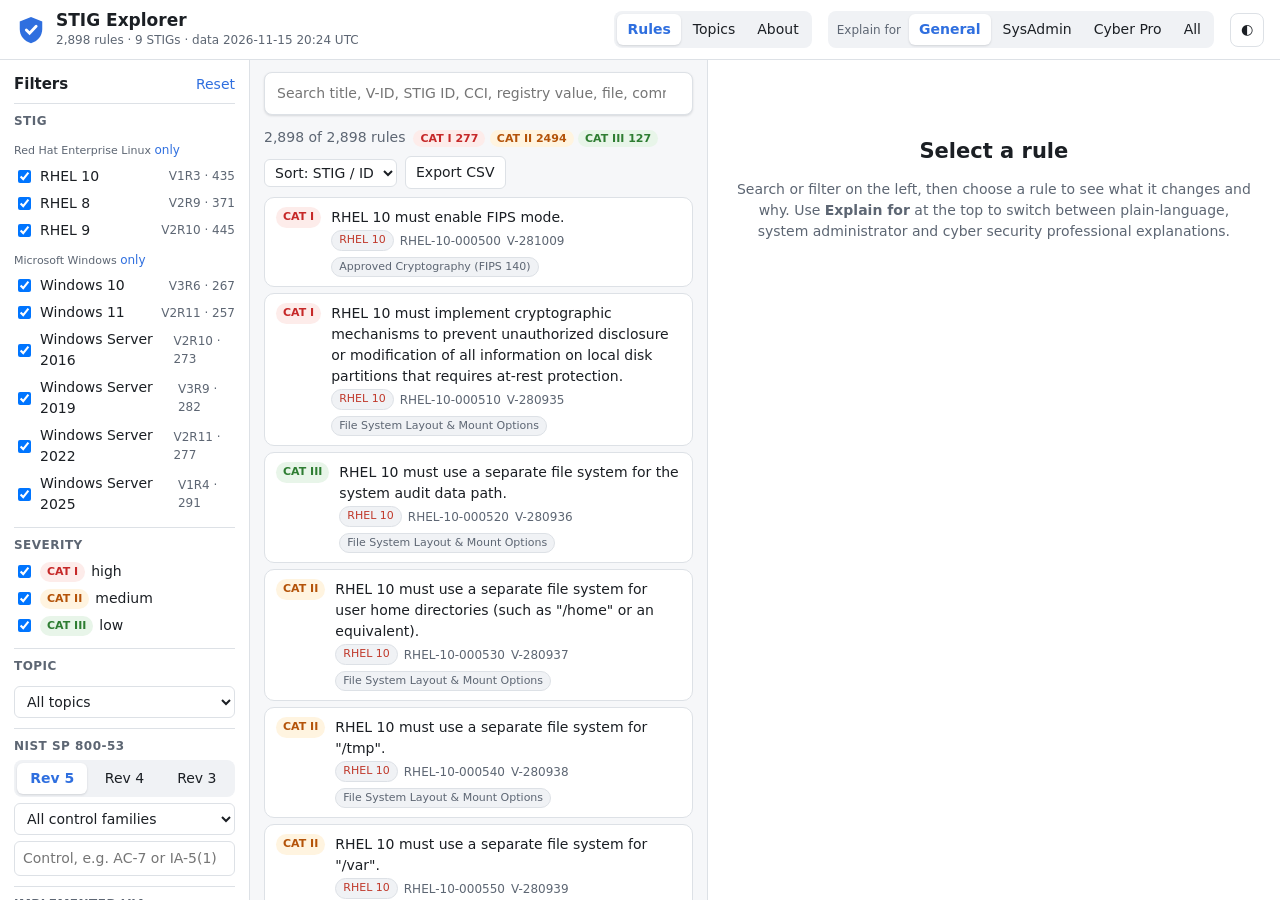
==== STIG_Explorer/web/index.html @ c55fd77b "Add STIG Explorer: searchable DISA STIG configurations with 3-level explanations Covers 2,898 rules " ====
<!doctype html>
<html lang="en">
<head>
  <meta charset="utf-8">
  <meta name="viewport" content="width=device-width, initial-scale=1">
  <title>STIG Explorer</title>
  <meta name="description" content="Searchable DISA STIG configurations for RHEL and Windows with three levels of explanation.">
  <link rel="stylesheet" href="style.css">
  <link rel="icon" href="data:image/svg+xml,%3Csvg xmlns='http://www.w3.org/2000/svg' viewBox='0 0 32 32'%3E%3Cpath d='M16 2 4 7v8c0 7.5 5.1 13.4 12 15 6.9-1.6 12-7.5 12-15V7z' fill='%232f6fdf'/%3E%3Cpath d='m11 16 3.5 3.5L21.5 12' stroke='white' stroke-width='3' fill='none' stroke-linecap='round'/%3E%3C/svg%3E">
</head>
<body>
  <header class="topbar">
    <div class="brand">
      <svg viewBox="0 0 32 32" aria-hidden="true"><path d="M16 2 4 7v8c0 7.5 5.1 13.4 12 15 6.9-1.6 12-7.5 12-15V7z"/><path class="tick" d="m11 16 3.5 3.5L21.5 12"/></svg>
      <div>
        <h1>STIG Explorer</h1>
        <p id="dataInfo" class="muted small">Loading data…</p>
      </div>
    </div>
    <nav class="views" role="tablist" aria-label="Views">
      <button role="tab" data-view="rules" aria-selected="true">Rules</button>
      <button role="tab" data-view="topics" aria-selected="false">Topics</button>
      <button role="tab" data-view="about" aria-selected="false">About</button>
    </nav>
    <div class="level-pick" role="radiogroup" aria-label="Explanation level">
      <span class="muted small">Explain for</span>
      <button role="radio" data-level="generic" title="Plain language for a general audience">General</button>
      <button role="radio" data-level="admin" title="System administrator detail">SysAdmin</button>
      <button role="radio" data-level="pro" title="Cyber security professional detail">Cyber Pro</button>
      <button role="radio" data-level="all" title="Show all three levels">All</button>
    </div>
    <button id="themeBtn" class="icon-btn" title="Toggle light/dark theme" aria-label="Toggle theme">◐</button>
  </header>

  <main id="view-rules" class="layout">
    <aside class="filters" id="filters" aria-label="Filters">
      <div class="filters-head">
        <h2>Filters</h2>
        <button id="resetBtn" class="link-btn">Reset</button>
      </div>
      <section>
        <h3>STIG</h3>
        <div id="stigFilters" class="checks"></div>
      </section>
      <section>
        <h3>Severity</h3>
        <div id="sevFilters" class="checks"></div>
      </section>
      <section>
        <h3>Topic</h3>
        <select id="topicFilter"><option value="">All topics</option></select>
      </section>
      <section>
        <h3>NIST SP 800-53</h3>
        <div class="seg" id="revSeg" role="radiogroup" aria-label="NIST revision">
          <button role="radio" data-rev="rev5" aria-checked="true">Rev 5</button>
          <button role="radio" data-rev="rev4" aria-checked="false">Rev 4</button>
          <button role="radio" data-rev="rev3" aria-checked="false">Rev 3</button>
        </div>
        <select id="familyFilter"><option value="">All control families</option></select>
        <input id="controlFilter" type="text" placeholder="Control, e.g. AC-7 or IA-5(1)" autocomplete="off">
      </section>
      <section>
        <h3>Implemented via</h3>
        <select id="implFilter"><option value="">Any</option></select>
      </section>
      <section>
        <label class="check"><input type="checkbox" id="docFilter"> Documentable only</label>
      </section>
    </aside>

    <section class="results" aria-label="Results">
      <div class="searchbar">
        <input id="q" type="search" placeholder='Search title, V-ID, STIG ID, CCI, registry value, file, command…  (use "quotes" and -exclude)' autocomplete="off" aria-label="Search">
        <button id="filterToggle" class="btn ghost only-mobile" aria-controls="filters">Filters</button>
      </div>
      <div class="result-bar">
        <span id="resultCount" class="muted"></span>
        <span id="sevSummary"></span>
        <span class="spacer"></span>
        <select id="sortSel" aria-label="Sort">
          <option value="stig">Sort: STIG / ID</option>
          <option value="sev">Sort: Severity</option>
          <option value="topic">Sort: Topic</option>
        </select>
        <button id="csvBtn" class="btn ghost" title="Export the filtered rules to CSV">Export CSV</button>
      </div>
      <ol id="list" class="rule-list"></ol>
      <button id="moreBtn" class="btn ghost more" hidden>Show more</button>
    </section>

    <article class="detail" id="detail" aria-live="polite">
      <div class="empty">
        <h2>Select a rule</h2>
        <p class="muted">Search or filter on the left, then choose a rule to see what it changes and why. Use <b>Explain for</b> at the top to switch between plain-language, system administrator and cyber security professional explanations.</p>
      </div>
    </article>
  </main>

  <main id="view-topics" class="page" hidden>
    <div class="page-inner">
      <h2>Security topics</h2>
      <p class="muted">Every rule is mapped to a security topic. Each topic is explained at the level selected above. Select a topic to list its rules.</p>
      <div id="topicGrid" class="topic-grid"></div>
    </div>
  </main>

  <main id="view-about" class="page" hidden>
    <div class="page-inner prose" id="about"></div>
  </main>

  <script src="data/stig_data.js"></script>
  <script src="app.js"></script>
</body>
</html>
---- STIG_Explorer/web/style.css ----
:root {
  --bg: #f6f7f9;
  --panel: #ffffff;
  --panel-2: #f0f2f5;
  --text: #1b1f24;
  --muted: #5d6673;
  --border: #dde1e6;
  --accent: #2f6fdf;
  --accent-soft: #e7effd;
  --code-bg: #f3f4f6;
  --cat1: #c62828;
  --cat1-bg: #fdecea;
  --cat2: #b45309;
  --cat2-bg: #fff4e0;
  --cat3: #2e7d32;
  --cat3-bg: #e8f5e9;
  --linux: #c0392b;
  --windows: #1f6fb2;
  --shadow: 0 1px 2px rgba(16, 24, 40, .06), 0 1px 3px rgba(16, 24, 40, .08);
  --radius: 10px;
  --mono: ui-monospace, SFMono-Regular, Menlo, Consolas, "Liberation Mono", monospace;
  color-scheme: light;
}

@media (prefers-color-scheme: dark) {
  :root:not([data-theme="light"]) {
    --bg: #0f1216; --panel: #171b21; --panel-2: #1e232b; --text: #e6e9ee; --muted: #9aa4b2;
    --border: #2b323c; --accent: #6ea0ff; --accent-soft: #1b2a45; --code-bg: #11151a;
    --cat1: #ff8a80; --cat1-bg: #3a1a1a; --cat2: #ffb74d; --cat2-bg: #3a2a12; --cat3: #81c784; --cat3-bg: #16301a;
    --linux: #ff7b6b; --windows: #6cb6ff; color-scheme: dark;
  }
}
:root[data-theme="dark"] {
  --bg: #0f1216; --panel: #171b21; --panel-2: #1e232b; --text: #e6e9ee; --muted: #9aa4b2;
  --border: #2b323c; --accent: #6ea0ff; --accent-soft: #1b2a45; --code-bg: #11151a;
  --cat1: #ff8a80; --cat1-bg: #3a1a1a; --cat2: #ffb74d; --cat2-bg: #3a2a12; --cat3: #81c784; --cat3-bg: #16301a;
  --linux: #ff7b6b; --windows: #6cb6ff; color-scheme: dark;
}

* { box-sizing: border-box; scrollbar-color: var(--border) transparent; }
[hidden] { display: none !important; }
html, body { height: 100%; }
body {
  margin: 0; background: var(--bg); color: var(--text);
  font: 14px/1.5 system-ui, -apple-system, "Segoe UI", Roboto, Ubuntu, sans-serif;
  display: flex; flex-direction: column;
}
h1, h2, h3, h4 { margin: 0; line-height: 1.25; }
button, input, select { font: inherit; color: inherit; }
a { color: var(--accent); }
.muted { color: var(--muted); }
.small { font-size: 12px; }
code, pre { font-family: var(--mono); }

/* ---------- top bar ---------- */
.topbar {
  display: flex; align-items: center; gap: 16px; flex-wrap: wrap;
  padding: 10px 16px; background: var(--panel); border-bottom: 1px solid var(--border);
  position: sticky; top: 0; z-index: 5;
}
.brand { display: flex; align-items: center; gap: 10px; margin-right: auto; min-width: 0; }
.brand svg { width: 30px; height: 30px; flex: none; }
.brand svg path { fill: var(--accent); }
.brand svg path.tick { fill: none; stroke: #fff; stroke-width: 3; stroke-linecap: round; }
.brand h1 { font-size: 17px; }
.brand p { margin: 0; }
.views, .level-pick, .seg { display: flex; gap: 2px; background: var(--panel-2); border-radius: 8px; padding: 3px; align-items: center; }
.level-pick span { padding: 0 6px; }
.views button, .level-pick button, .seg button {
  border: 0; background: transparent; padding: 5px 10px; border-radius: 6px; cursor: pointer; white-space: nowrap;
}
.views button[aria-selected="true"], .level-pick button[aria-checked="true"], .seg button[aria-checked="true"] {
  background: var(--panel); box-shadow: var(--shadow); color: var(--accent); font-weight: 600;
}
.icon-btn { border: 1px solid var(--border); background: var(--panel); border-radius: 8px; width: 34px; height: 34px; cursor: pointer; }

/* ---------- layout ---------- */
.layout {
  flex: 1; min-height: 0;
  display: grid; grid-template-columns: 250px minmax(320px, 1fr) minmax(380px, 1.25fr);
}
.filters, .results, .detail { min-height: 0; overflow: auto; }
.filters { border-right: 1px solid var(--border); padding: 14px; background: var(--panel); }
.filters-head { display: flex; justify-content: space-between; align-items: center; margin-bottom: 8px; }
.filters h2 { font-size: 15px; }
.filters section { padding: 10px 0; border-top: 1px solid var(--border); }
.filters h3 { font-size: 12px; text-transform: uppercase; letter-spacing: .04em; color: var(--muted); margin-bottom: 6px; }
.filters select, .filters input[type="text"] {
  width: 100%; padding: 6px 8px; border: 1px solid var(--border); border-radius: 6px; background: var(--panel); margin-top: 6px;
}
.seg { width: 100%; }
.seg button { flex: 1; }
.checks { display: flex; flex-direction: column; gap: 2px; }
.check { display: flex; align-items: center; gap: 6px; cursor: pointer; padding: 2px 0; }
.check .count { margin-left: auto; color: var(--muted); font-size: 12px; }
.group-label { font-size: 11px; color: var(--muted); margin: 6px 0 2px; }
.link-btn { border: 0; background: none; color: var(--accent); cursor: pointer; padding: 0; }

.results { padding: 12px 14px; border-right: 1px solid var(--border); }
.searchbar { display: flex; gap: 8px; position: sticky; top: -12px; background: var(--bg); padding: 12px 0 8px; margin-top: -12px; z-index: 2; }
.searchbar input {
  flex: 1; min-width: 0; padding: 10px 12px; border-radius: 8px; border: 1px solid var(--border); background: var(--panel);
  box-shadow: var(--shadow);
}
.searchbar input:focus, .filters input:focus, .filters select:focus { outline: 2px solid var(--accent); outline-offset: -1px; }
.result-bar { display: flex; align-items: center; gap: 8px; flex-wrap: wrap; margin: 4px 0 8px; }
.result-bar .spacer { flex: 1; }
.result-bar select { padding: 4px 6px; border: 1px solid var(--border); border-radius: 6px; background: var(--panel); }
.btn { border: 1px solid var(--accent); background: var(--accent); color: #fff; border-radius: 6px; padding: 5px 10px; cursor: pointer; }
.btn.ghost { background: var(--panel); color: var(--text); border-color: var(--border); }
.btn.more { width: 100%; margin: 8px 0 20px; }
.only-mobile { display: none; }

.rule-list { list-style: none; margin: 0; padding: 0; display: flex; flex-direction: column; gap: 6px; }
.rule-item {
  background: var(--panel); border: 1px solid var(--border); border-radius: var(--radius); padding: 9px 11px; cursor: pointer;
  display: grid; grid-template-columns: auto 1fr; gap: 2px 10px;
}
.rule-item:hover { border-color: var(--accent); }
.rule-item[aria-current="true"] { border-color: var(--accent); background: var(--accent-soft); }
.rule-item .meta { grid-column: 2; display: flex; gap: 6px; flex-wrap: wrap; align-items: center; font-size: 12px; color: var(--muted); }
.rule-item .title { grid-column: 2; font-weight: 500; }
.rule-item .sev { grid-row: 1 / span 2; align-self: start; }
mark { background: #ffe58a; color: inherit; border-radius: 2px; padding: 0 1px; }
:root[data-theme="dark"] mark { background: #6b5a12; }
@media (prefers-color-scheme: dark) { :root:not([data-theme="light"]) mark { background: #6b5a12; } }

.sev { font-size: 11px; font-weight: 700; padding: 2px 7px; border-radius: 999px; white-space: nowrap; }
.sev.high { color: var(--cat1); background: var(--cat1-bg); }
.sev.medium { color: var(--cat2); background: var(--cat2-bg); }
.sev.low { color: var(--cat3); background: var(--cat3-bg); }
.chip { display: inline-block; font-size: 11px; padding: 1px 7px; border-radius: 999px; border: 1px solid var(--border); background: var(--panel-2); white-space: nowrap; }
.chip.linux { color: var(--linux); }
.chip.windows { color: var(--windows); }
.chip.topic { cursor: pointer; }

/* ---------- detail ---------- */
.detail { padding: 18px 22px 40px; background: var(--panel); }
.detail .empty { max-width: 520px; margin: 60px auto; text-align: center; }
.detail .empty h2 { margin-bottom: 8px; }
.d-head h2 { font-size: 18px; margin: 6px 0 8px; }
.d-ids { display: flex; gap: 6px; flex-wrap: wrap; align-items: center; font-size: 12px; }
.d-ids code { background: var(--panel-2); padding: 1px 6px; border-radius: 4px; }
.d-actions { display: flex; gap: 6px; margin: 10px 0 4px; flex-wrap: wrap; }
.level-block { border: 1px solid var(--border); border-radius: var(--radius); margin: 14px 0; overflow: hidden; }
.level-block > header { display: flex; align-items: center; gap: 8px; padding: 9px 14px; background: var(--panel-2); border-bottom: 1px solid var(--border); }
.level-block > header h3 { font-size: 14px; }
.level-block > header .badge { font-size: 11px; font-weight: 700; color: #fff; border-radius: 4px; padding: 1px 6px; }
.badge.generic { background: #2e7d32; }
.badge.admin { background: #b45309; }
.badge.pro { background: #6a1b9a; }
.level-body { padding: 4px 14px 12px; }
.level-body h4 { font-size: 12px; text-transform: uppercase; letter-spacing: .04em; color: var(--muted); margin: 14px 0 4px; }
.level-body p { margin: 4px 0 8px; }
.plain-lead { font-size: 15px; font-weight: 500; }
.callout { background: var(--accent-soft); border-radius: 8px; padding: 8px 12px; }
dl.gloss { margin: 0; }
dl.gloss dt { font-weight: 600; }
dl.gloss dd { margin: 0 0 6px 0; color: var(--muted); }
table.kv, table.settings { width: 100%; border-collapse: collapse; font-size: 13px; }
table.kv th, table.kv td, table.settings th, table.settings td { text-align: left; padding: 5px 8px; border-bottom: 1px solid var(--border); vertical-align: top; }
table.kv th { width: 150px; color: var(--muted); font-weight: 500; }
table.settings th { font-size: 12px; color: var(--muted); font-weight: 600; background: var(--panel-2); }
table.settings td { word-break: break-word; }
table.settings td:first-child { white-space: nowrap; word-break: normal; }
table.settings td code { font-size: 12px; }
.tablewrap { overflow-x: auto; }
pre.code {
  background: var(--code-bg); border: 1px solid var(--border); border-radius: 8px; padding: 10px 12px; margin: 4px 0 8px;
  white-space: pre-wrap; word-break: break-word; font-size: 12.5px; max-height: 420px; overflow: auto;
}
.code-head { display: flex; justify-content: space-between; align-items: center; }
.copy { font-size: 12px; border: 1px solid var(--border); background: var(--panel); border-radius: 5px; padding: 1px 8px; cursor: pointer; }
ul.attack { margin: 4px 0; padding-left: 18px; }
.cci { border-left: 3px solid var(--accent); padding: 4px 10px; margin: 6px 0; background: var(--panel-2); border-radius: 0 6px 6px 0; }
.cci .revs { font-size: 12px; color: var(--muted); }
.cci .revs b { color: var(--text); font-weight: 600; }
.eq-list { list-style: none; padding: 0; margin: 4px 0; }
.eq-list li { padding: 3px 0; }
.eq-list a { cursor: pointer; }
.disclaimer { font-size: 12px; color: var(--muted); border-top: 1px solid var(--border); margin-top: 18px; padding-top: 10px; }

/* ---------- pages ---------- */
.page { flex: 1; overflow: auto; }
.page-inner { max-width: 1100px; margin: 0 auto; padding: 20px 16px 60px; }
.page-inner > h2 { margin-bottom: 6px; }
.topic-grid { display: grid; grid-template-columns: repeat(auto-fill, minmax(320px, 1fr)); gap: 12px; margin-top: 14px; }
.topic-card { background: var(--panel); border: 1px solid var(--border); border-radius: var(--radius); padding: 14px; display: flex; flex-direction: column; gap: 6px; }
.topic-card h3 { font-size: 15px; }
.topic-card p { margin: 0; }
.topic-card .foot { margin-top: auto; display: flex; justify-content: space-between; align-items: center; padding-top: 8px; }
.prose { line-height: 1.6; }
.prose h2 { margin: 18px 0 6px; }
.prose table { border-collapse: collapse; width: 100%; font-size: 13px; }
.prose th, .prose td { border-bottom: 1px solid var(--border); padding: 5px 8px; text-align: left; }
.prose code { background: var(--panel-2); padding: 1px 5px; border-radius: 4px; }

/* ---------- responsive ---------- */
@media (max-width: 1200px) {
  .layout { grid-template-columns: 230px 1fr; }
  .detail { position: fixed; inset: 0; z-index: 20; overflow: auto; display: none; }
  .detail.open { display: block; }
}
@media (max-width: 760px) {
  .layout { grid-template-columns: 1fr; }
  .filters { position: fixed; inset: 0; z-index: 15; display: none; }
  .filters.open { display: block; }
  .only-mobile { display: inline-block; }
  .topbar { gap: 8px; }
  .level-pick span { display: none; }
  .results { padding: 12px 16px; }
  .detail { padding: 16px; }
  table.settings thead { display: none; }
  table.settings, table.settings tbody, table.settings tr, table.settings td { display: block; width: 100%; }
  table.settings tr { border: 1px solid var(--border); border-radius: 8px; margin-bottom: 8px; padding: 4px 0; }
  table.settings td { border: 0; padding: 3px 10px; white-space: normal; }
  table.settings td::before { content: attr(data-label); display: block; font-size: 11px; color: var(--muted); text-transform: uppercase; letter-spacing: .04em; }
}
.close-detail { display: none; }
@media (max-width: 1200px) { .close-detail { display: inline-block; } }

@media print {
  .topbar, .filters, .results, .d-actions, .copy { display: none !important; }
  .layout { display: block; }
  .detail { display: block !important; position: static; overflow: visible; }
  pre.code { max-height: none; }
}
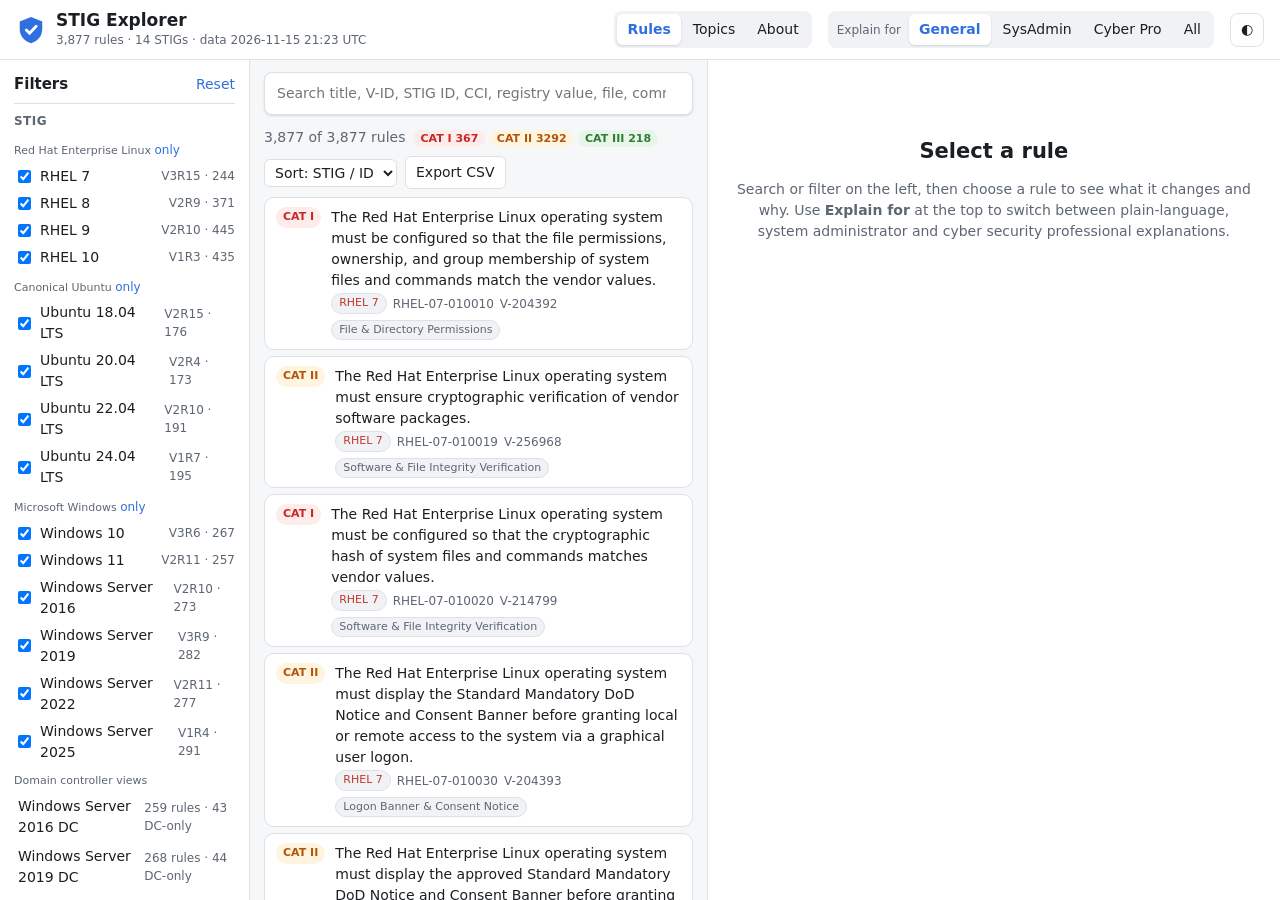
==== commit 7a85cde2: "Add Ubuntu STIGs, domain controller views and command-line validation - Add Canonical Ubuntu 18.04 (" ====
--- a/STIG_Explorer/web/index.html
+++ b/STIG_Explorer/web/index.html
@@ -4,7 +4,7 @@
   <meta charset="utf-8">
   <meta name="viewport" content="width=device-width, initial-scale=1">
   <title>STIG Explorer</title>
-  <meta name="description" content="Searchable DISA STIG configurations for RHEL and Windows with three levels of explanation.">
+  <meta name="description" content="Searchable DISA STIG configurations for RHEL, Ubuntu and Windows with three levels of explanation.">
   <link rel="stylesheet" href="style.css">
   <link rel="icon" href="data:image/svg+xml,%3Csvg xmlns='http://www.w3.org/2000/svg' viewBox='0 0 32 32'%3E%3Cpath d='M16 2 4 7v8c0 7.5 5.1 13.4 12 15 6.9-1.6 12-7.5 12-15V7z' fill='%232f6fdf'/%3E%3Cpath d='m11 16 3.5 3.5L21.5 12' stroke='white' stroke-width='3' fill='none' stroke-linecap='round'/%3E%3C/svg%3E">
 </head>
@@ -65,6 +65,16 @@
         <select id="implFilter"><option value="">Any</option></select>
       </section>
       <section>
+        <h3>Windows Server role</h3>
+        <select id="roleFilter" aria-label="Windows Server role">
+          <option value="">All rules</option>
+          <option value="dc">Domain controller (all that apply)</option>
+          <option value="dc-only">Domain controller-specific only</option>
+          <option value="ms">Member / standalone server (all that apply)</option>
+          <option value="ms-only">Member server-specific only</option>
+        </select>
+      </section>
+      <section>
         <label class="check"><input type="checkbox" id="docFilter"> Documentable only</label>
       </section>
     </aside>
--- a/STIG_Explorer/web/style.css
+++ b/STIG_Explorer/web/style.css
@@ -16,6 +16,7 @@
   --cat3-bg: #e8f5e9;
   --linux: #c0392b;
   --windows: #1f6fb2;
+  --ubuntu: #c24e00;
   --shadow: 0 1px 2px rgba(16, 24, 40, .06), 0 1px 3px rgba(16, 24, 40, .08);
   --radius: 10px;
   --mono: ui-monospace, SFMono-Regular, Menlo, Consolas, "Liberation Mono", monospace;
@@ -27,14 +28,14 @@
     --bg: #0f1216; --panel: #171b21; --panel-2: #1e232b; --text: #e6e9ee; --muted: #9aa4b2;
     --border: #2b323c; --accent: #6ea0ff; --accent-soft: #1b2a45; --code-bg: #11151a;
     --cat1: #ff8a80; --cat1-bg: #3a1a1a; --cat2: #ffb74d; --cat2-bg: #3a2a12; --cat3: #81c784; --cat3-bg: #16301a;
-    --linux: #ff7b6b; --windows: #6cb6ff; color-scheme: dark;
+    --linux: #ff7b6b; --windows: #6cb6ff; --ubuntu: #ff9a5c; color-scheme: dark;
   }
 }
 :root[data-theme="dark"] {
   --bg: #0f1216; --panel: #171b21; --panel-2: #1e232b; --text: #e6e9ee; --muted: #9aa4b2;
   --border: #2b323c; --accent: #6ea0ff; --accent-soft: #1b2a45; --code-bg: #11151a;
   --cat1: #ff8a80; --cat1-bg: #3a1a1a; --cat2: #ffb74d; --cat2-bg: #3a2a12; --cat3: #81c784; --cat3-bg: #16301a;
-  --linux: #ff7b6b; --windows: #6cb6ff; color-scheme: dark;
+  --linux: #ff7b6b; --windows: #6cb6ff; --ubuntu: #ff9a5c; color-scheme: dark;
 }
 
 * { box-sizing: border-box; scrollbar-color: var(--border) transparent; }
@@ -130,9 +131,30 @@
 .sev.medium { color: var(--cat2); background: var(--cat2-bg); }
 .sev.low { color: var(--cat3); background: var(--cat3-bg); }
 .chip { display: inline-block; font-size: 11px; padding: 1px 7px; border-radius: 999px; border: 1px solid var(--border); background: var(--panel-2); white-space: nowrap; }
-.chip.linux { color: var(--linux); }
+.chip.rhel { color: var(--linux); }
+.chip.ubuntu { color: var(--ubuntu); }
 .chip.windows { color: var(--windows); }
 .chip.topic { cursor: pointer; }
+.chip.role-dc { color: #6a1b9a; border-color: #b39ddb; background: #f3e5f5; font-weight: 600; }
+.chip.role-ms { color: #00695c; border-color: #80cbc4; background: #e0f2f1; }
+:root[data-theme="dark"] .chip.role-dc { color: #ce93d8; background: #2a1b33; border-color: #5e3a70; }
+:root[data-theme="dark"] .chip.role-ms { color: #80cbc4; background: #12302c; border-color: #2c5c56; }
+@media (prefers-color-scheme: dark) {
+  :root:not([data-theme="light"]) .chip.role-dc { color: #ce93d8; background: #2a1b33; border-color: #5e3a70; }
+  :root:not([data-theme="light"]) .chip.role-ms { color: #80cbc4; background: #12302c; border-color: #2c5c56; }
+}
+.dc-link { display: flex; align-items: center; gap: 6px; padding: 3px 0 3px 4px; cursor: pointer; color: var(--text); text-decoration: none; border-radius: 4px; }
+.dc-link:hover { background: var(--accent-soft); }
+.dc-link .count { margin-left: auto; color: var(--muted); font-size: 12px; }
+.val { border: 1px solid var(--border); border-radius: 8px; padding: 6px 10px 2px; margin: 6px 0 10px; }
+.val-head { display: flex; align-items: center; gap: 8px; }
+.val-head .spacer { flex: 1; }
+.val pre.code { margin: 6px 0; }
+.val-expect { font-size: 13px; margin: 0 0 6px; }
+.shell { font-size: 11px; font-weight: 700; padding: 1px 7px; border-radius: 4px; color: #fff; }
+.shell.powershell { background: #2463b0; }
+.shell.cmd { background: #3d4450; }
+.shell.bash { background: #2e7d32; }
 
 /* ---------- detail ---------- */
 .detail { padding: 18px 22px 40px; background: var(--panel); }
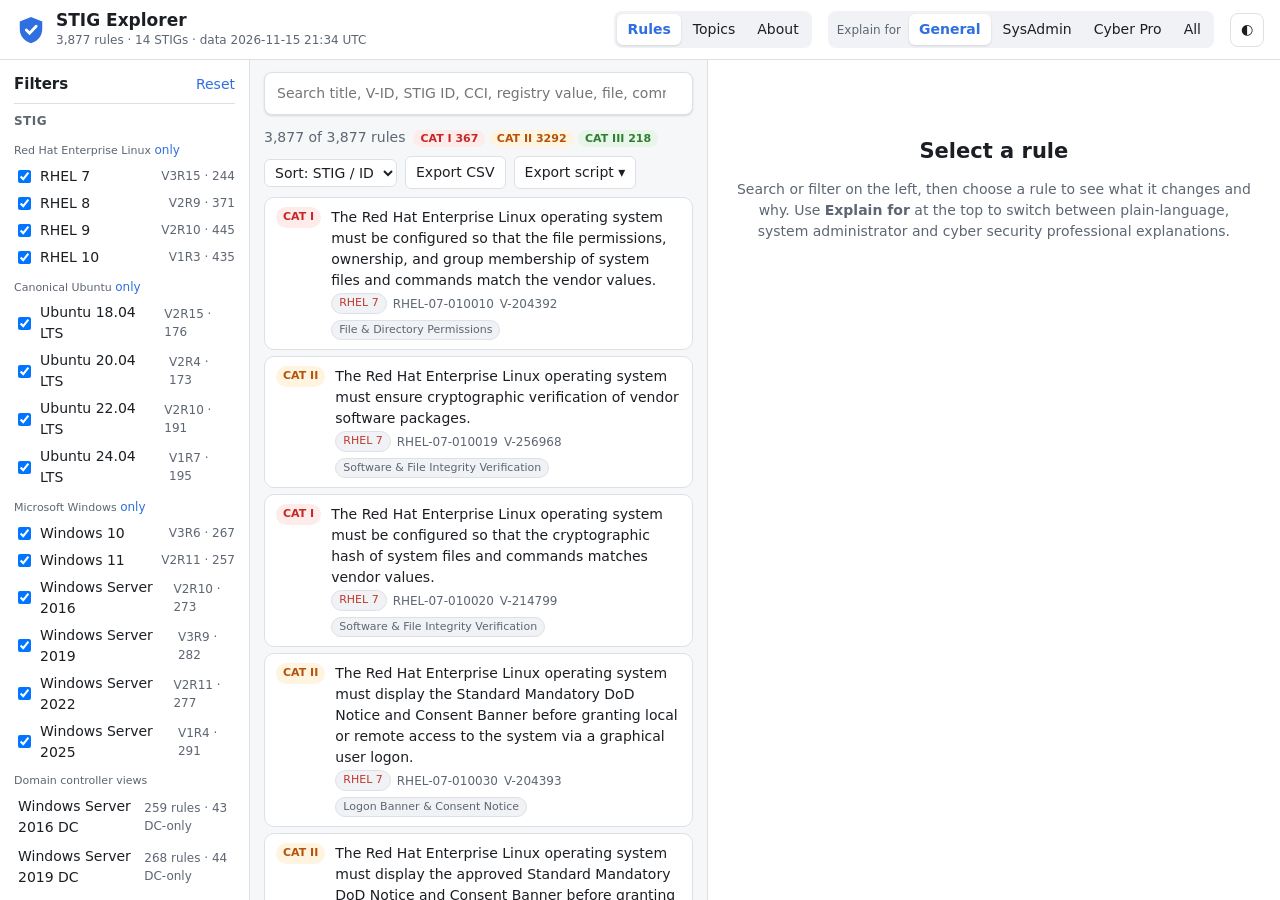
==== commit 4de867f2: "Add validation script export (PowerShell and Bash) - "Export script" menu downloads the validation c" ====
--- a/STIG_Explorer/web/index.html
+++ b/STIG_Explorer/web/index.html
@@ -94,6 +94,14 @@
           <option value="topic">Sort: Topic</option>
         </select>
         <button id="csvBtn" class="btn ghost" title="Export the filtered rules to CSV">Export CSV</button>
+        <details class="menu" id="scriptMenu">
+          <summary class="btn ghost" title="Download a read-only script that runs the validation commands for the filtered rules">Export script ▾</summary>
+          <div class="menu-pop" role="menu">
+            <button role="menuitem" data-script="ps1"><b>PowerShell (.ps1)</b><span id="ps1Count" class="muted small"></span></button>
+            <button role="menuitem" data-script="sh"><b>Bash (.sh)</b><span id="shCount" class="muted small"></span></button>
+            <p class="small muted">Scripts only read settings. They run the checks for the OS they're on (use -All / --all to run everything) and print each result next to the expected value.</p>
+          </div>
+        </details>
       </div>
       <ol id="list" class="rule-list"></ol>
       <button id="moreBtn" class="btn ghost more" hidden>Show more</button>
@@ -120,6 +128,7 @@
   </main>
 
   <script src="data/stig_data.js"></script>
+  <script src="scripts.js"></script>
   <script src="app.js"></script>
 </body>
 </html>
--- a/STIG_Explorer/web/style.css
+++ b/STIG_Explorer/web/style.css
@@ -110,6 +110,20 @@
 .btn { border: 1px solid var(--accent); background: var(--accent); color: #fff; border-radius: 6px; padding: 5px 10px; cursor: pointer; }
 .btn.ghost { background: var(--panel); color: var(--text); border-color: var(--border); }
 .btn.more { width: 100%; margin: 8px 0 20px; }
+.menu { position: relative; }
+.menu > summary { list-style: none; display: inline-block; }
+.menu > summary::-webkit-details-marker { display: none; }
+.menu-pop {
+  position: absolute; right: 0; top: calc(100% + 4px); z-index: 10; width: 280px; padding: 6px;
+  background: var(--panel); border: 1px solid var(--border); border-radius: 8px; box-shadow: var(--shadow);
+}
+.menu-pop button {
+  display: flex; flex-direction: column; align-items: flex-start; gap: 1px; width: 100%; text-align: left;
+  border: 0; background: none; padding: 6px 8px; border-radius: 6px; cursor: pointer;
+}
+.menu-pop button:hover:not(:disabled) { background: var(--accent-soft); }
+.menu-pop button:disabled { opacity: .45; cursor: not-allowed; }
+.menu-pop p { margin: 6px 8px 2px; }
 .only-mobile { display: none; }
 
 .rule-list { list-style: none; margin: 0; padding: 0; display: flex; flex-direction: column; gap: 6px; }
@@ -151,6 +165,7 @@
 .val-head .spacer { flex: 1; }
 .val pre.code { margin: 6px 0; }
 .val-expect { font-size: 13px; margin: 0 0 6px; }
+.val-warn { font-size: 12.5px; margin: 0 0 6px; color: var(--cat2); }
 .shell { font-size: 11px; font-weight: 700; padding: 1px 7px; border-radius: 4px; color: #fff; }
 .shell.powershell { background: #2463b0; }
 .shell.cmd { background: #3d4450; }
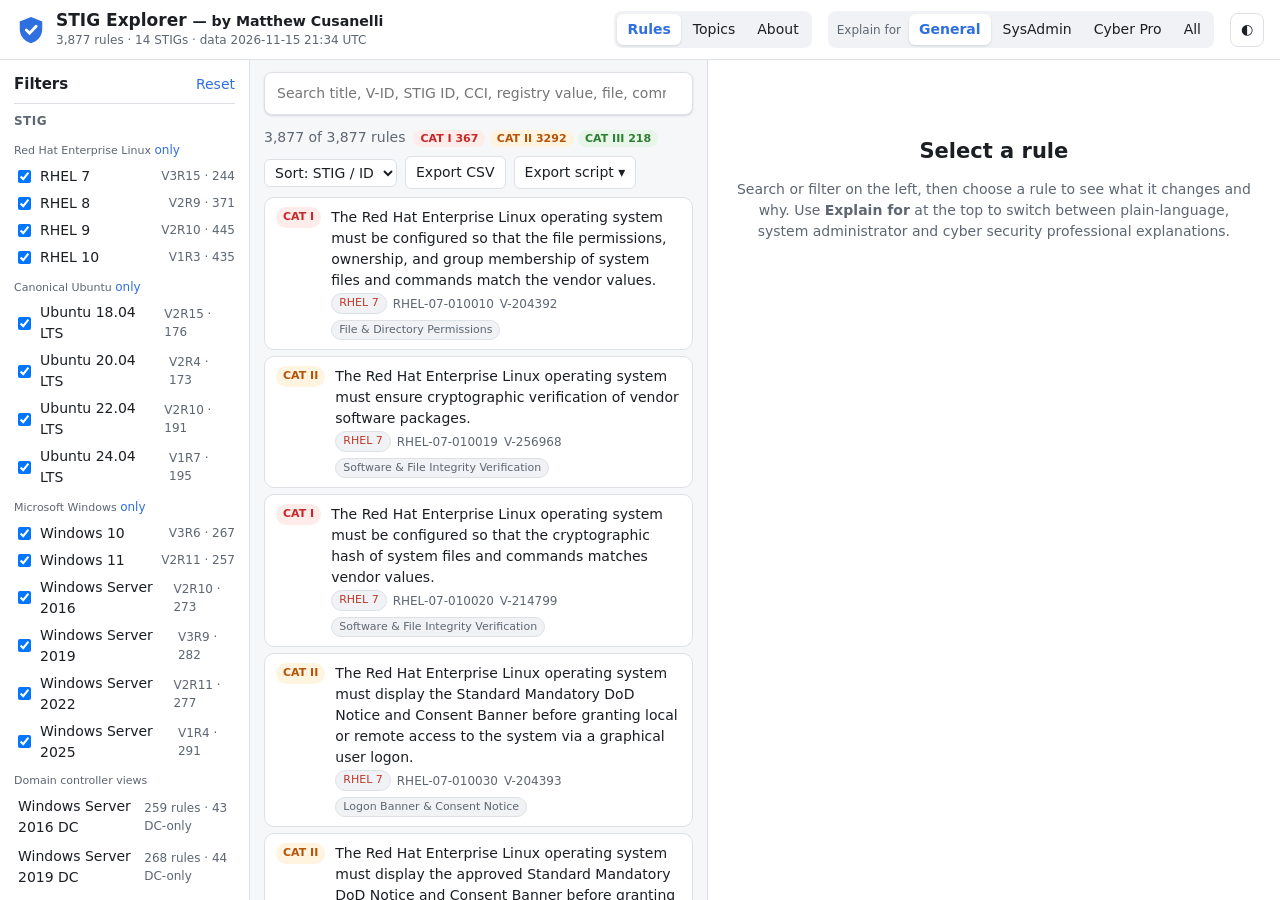
==== commit 17d7416d: "Add author name to the header in index.html" ====
--- a/STIG_Explorer/web/index.html
+++ b/STIG_Explorer/web/index.html
@@ -13,7 +13,7 @@
     <div class="brand">
       <svg viewBox="0 0 32 32" aria-hidden="true"><path d="M16 2 4 7v8c0 7.5 5.1 13.4 12 15 6.9-1.6 12-7.5 12-15V7z"/><path class="tick" d="m11 16 3.5 3.5L21.5 12"/></svg>
       <div>
-        <h1>STIG Explorer</h1>
+        <h1>STIG Explorer <small>— by Matthew Cusanelli</small></h1>
         <p id="dataInfo" class="muted small">Loading data…</p>
       </div>
     </div>
@@ -74,6 +74,10 @@
           <option value="ms-only">Member server-specific only</option>
         </select>
       </section>
+      <section id="tagSection" hidden>
+        <h3>Tags</h3>
+        <div id="tagFilters" class="checks"></div>
+      </section>
       <section>
         <label class="check"><input type="checkbox" id="docFilter"> Documentable only</label>
       </section>
@@ -128,6 +132,7 @@
   </main>
 
   <script src="data/stig_data.js"></script>
+  <script src="data/tags.js"></script>
   <script src="scripts.js"></script>
   <script src="app.js"></script>
 </body>
--- a/STIG_Explorer/web/style.css
+++ b/STIG_Explorer/web/style.css
@@ -149,6 +149,15 @@
 .chip.ubuntu { color: var(--ubuntu); }
 .chip.windows { color: var(--windows); }
 .chip.topic { cursor: pointer; }
+.tag-badge {
+  --tag: #b71c1c; display: inline-block; font-size: 11px; font-weight: 800; letter-spacing: .03em; line-height: 1.5;
+  padding: 0 6px; margin-right: 6px; border-radius: 4px; color: #fff; background: var(--tag); vertical-align: 2px;
+}
+h2 .tag-badge { font-size: 12px; vertical-align: 3px; }
+.tag-callout {
+  --tag: #b71c1c; margin: 0 0 8px; padding: 6px 10px; border-left: 4px solid var(--tag);
+  background: var(--panel-2); border-radius: 0 6px 6px 0; font-size: 13px;
+}
 .chip.role-dc { color: #6a1b9a; border-color: #b39ddb; background: #f3e5f5; font-weight: 600; }
 .chip.role-ms { color: #00695c; border-color: #80cbc4; background: #e0f2f1; }
 :root[data-theme="dark"] .chip.role-dc { color: #ce93d8; background: #2a1b33; border-color: #5e3a70; }
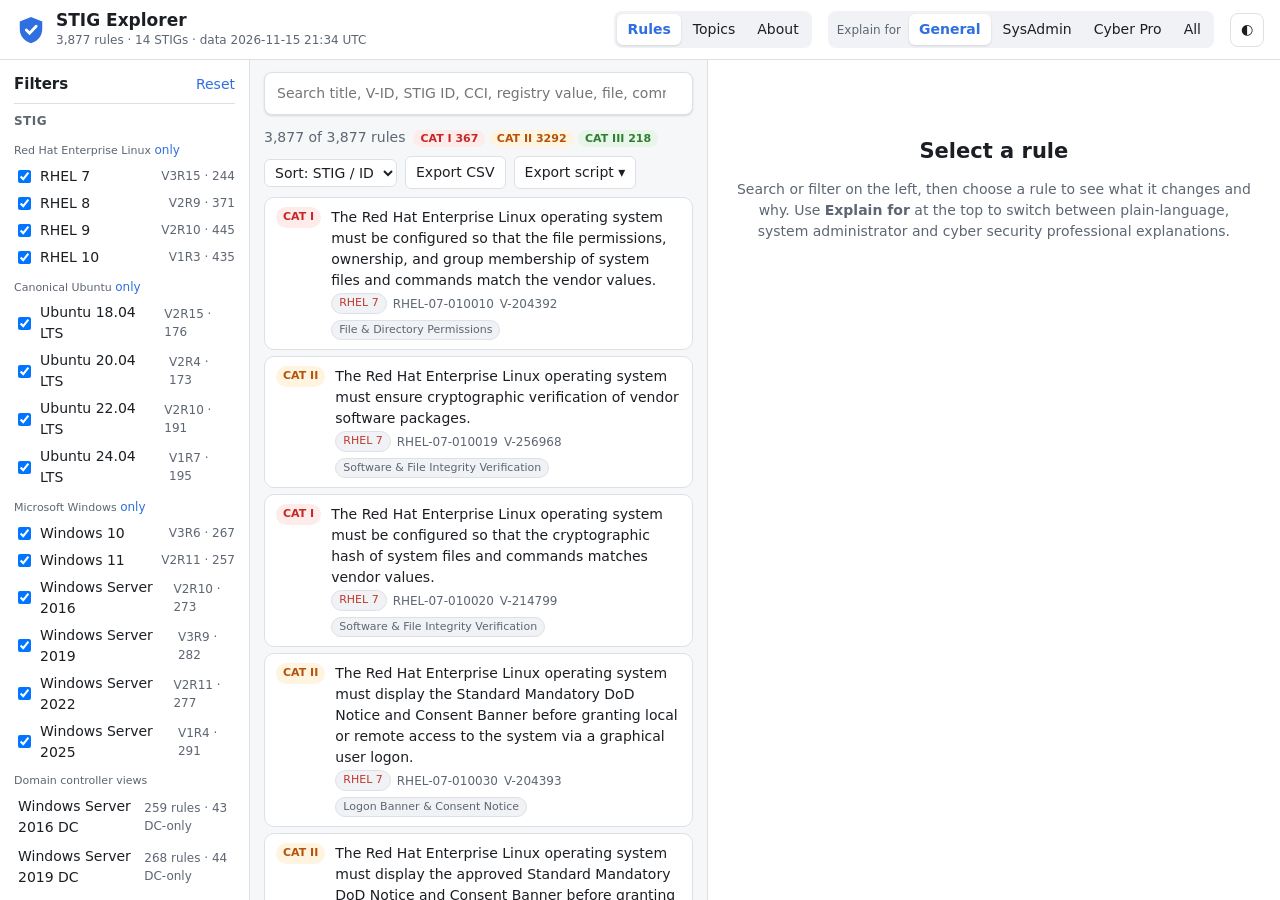
==== commit 02a83909: "Modify header and export script summary text Updated header title and export script summary for clar" ====
--- a/STIG_Explorer/web/index.html
+++ b/STIG_Explorer/web/index.html
@@ -13,7 +13,7 @@
     <div class="brand">
       <svg viewBox="0 0 32 32" aria-hidden="true"><path d="M16 2 4 7v8c0 7.5 5.1 13.4 12 15 6.9-1.6 12-7.5 12-15V7z"/><path class="tick" d="m11 16 3.5 3.5L21.5 12"/></svg>
       <div>
-        <h1>STIG Explorer <small>— by Matthew Cusanelli</small></h1>
+        <h1>STIG Explorer</h1>
         <p id="dataInfo" class="muted small">Loading data…</p>
       </div>
     </div>
@@ -99,7 +99,7 @@
         </select>
         <button id="csvBtn" class="btn ghost" title="Export the filtered rules to CSV">Export CSV</button>
         <details class="menu" id="scriptMenu">
-          <summary class="btn ghost" title="Download a read-only script that runs the validation commands for the filtered rules">Export script ▾</summary>
+          <summary class="btn ghost" title="Download a script with only approved read-only checks; other commands are manual-only">Export script ▾</summary>
           <div class="menu-pop" role="menu">
             <button role="menuitem" data-script="ps1"><b>PowerShell (.ps1)</b><span id="ps1Count" class="muted small"></span></button>
             <button role="menuitem" data-script="sh"><b>Bash (.sh)</b><span id="shCount" class="muted small"></span></button>
@@ -133,6 +133,7 @@
 
   <script src="data/stig_data.js"></script>
   <script src="data/tags.js"></script>
+  <script src="security.js"></script>
   <script src="scripts.js"></script>
   <script src="app.js"></script>
 </body>
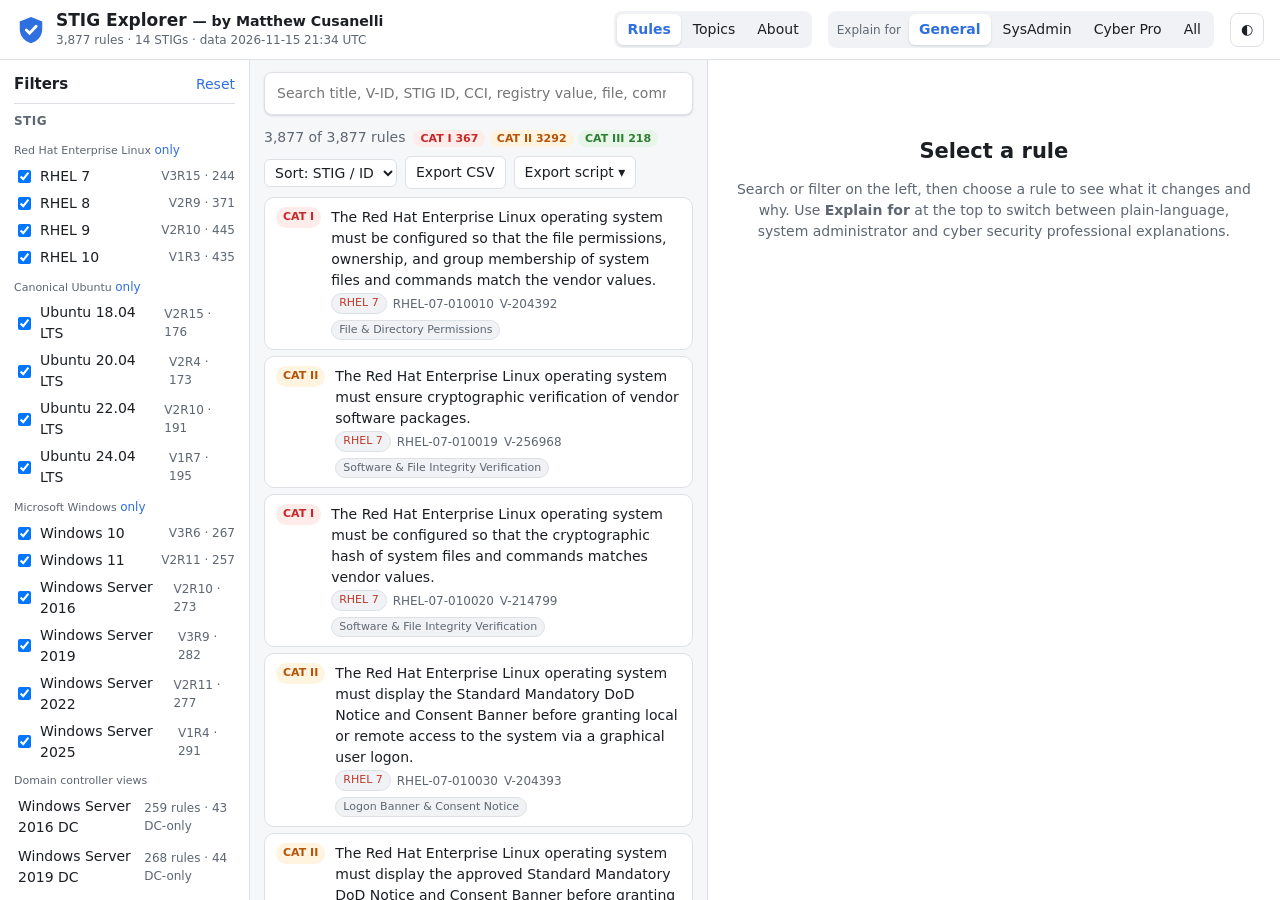
==== commit 6a8fa68d: "STIG Explorer: add author credit to header and About section Synced from the STIG-Explorer GitHub re" ====
--- a/STIG_Explorer/web/index.html
+++ b/STIG_Explorer/web/index.html
@@ -13,7 +13,7 @@
     <div class="brand">
       <svg viewBox="0 0 32 32" aria-hidden="true"><path d="M16 2 4 7v8c0 7.5 5.1 13.4 12 15 6.9-1.6 12-7.5 12-15V7z"/><path class="tick" d="m11 16 3.5 3.5L21.5 12"/></svg>
       <div>
-        <h1>STIG Explorer</h1>
+        <h1>STIG Explorer <small>— by Matthew Cusanelli</small></h1>
         <p id="dataInfo" class="muted small">Loading data…</p>
       </div>
     </div>
